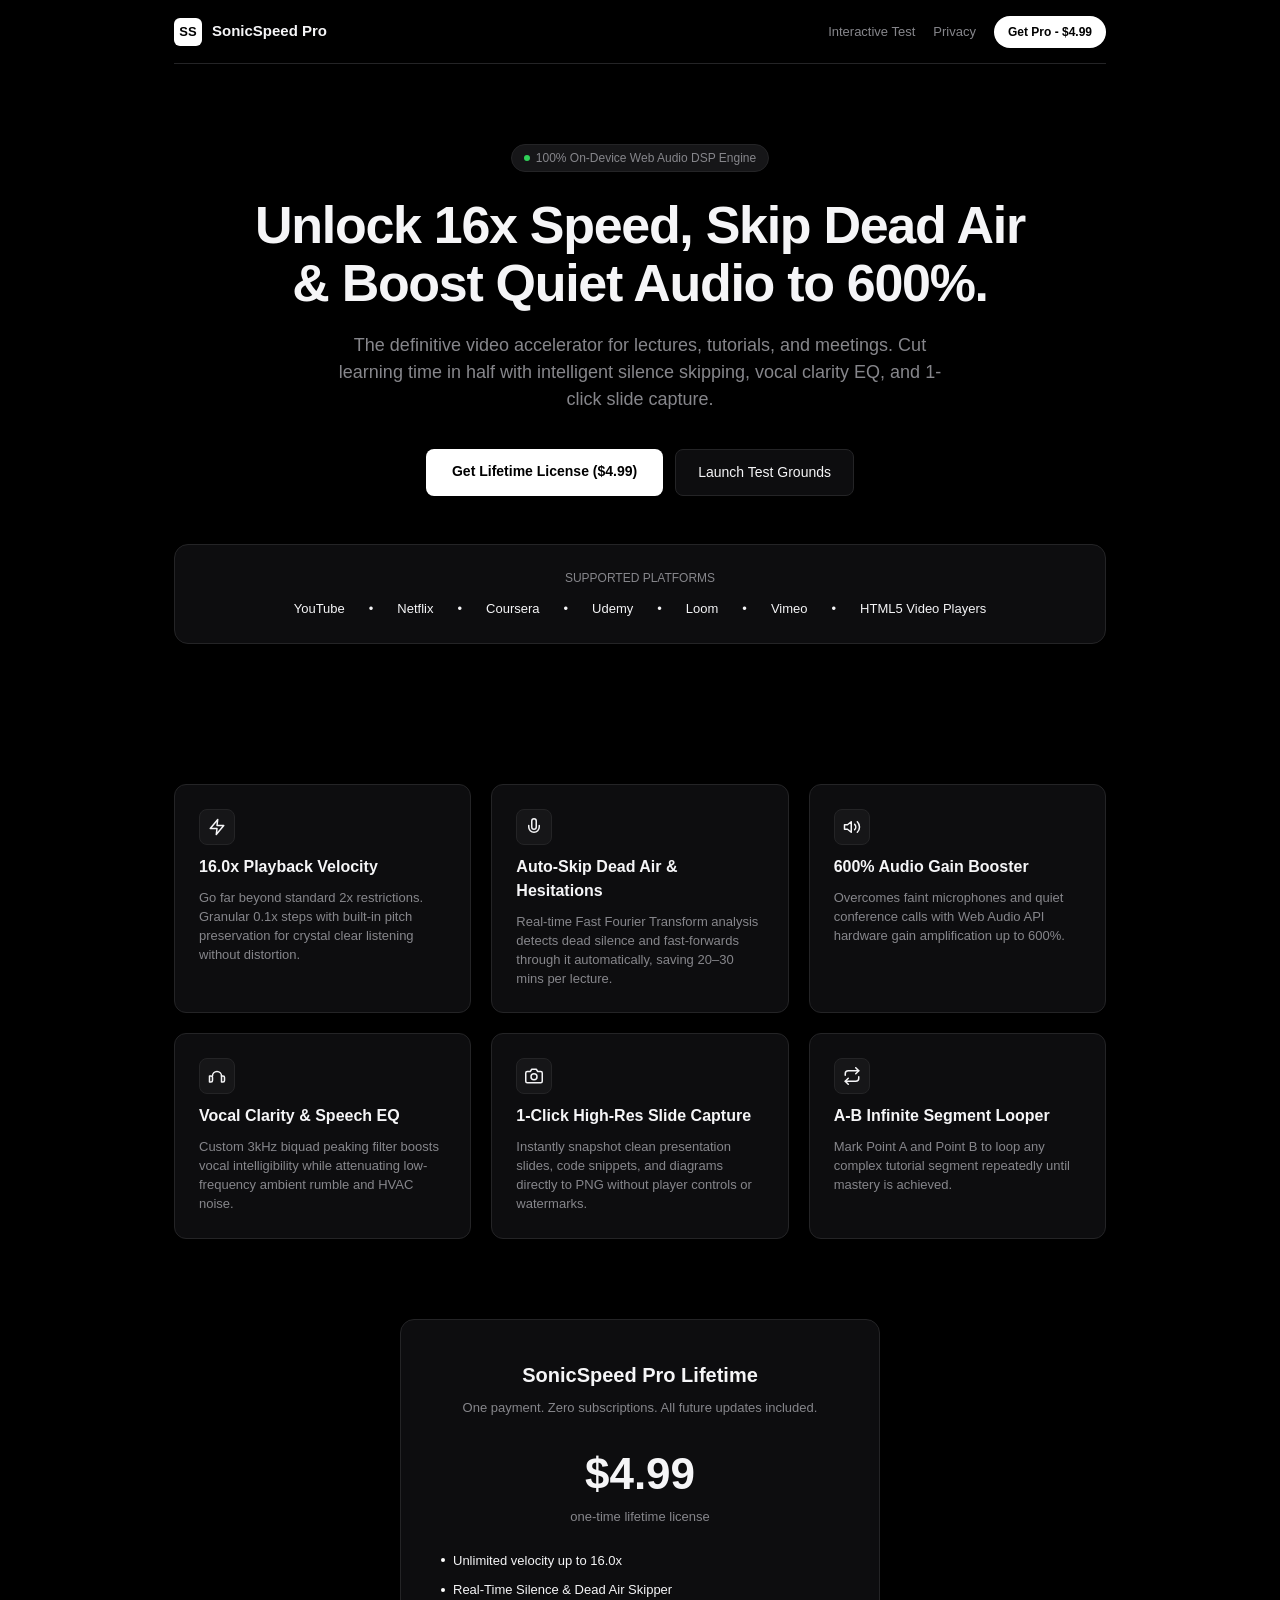
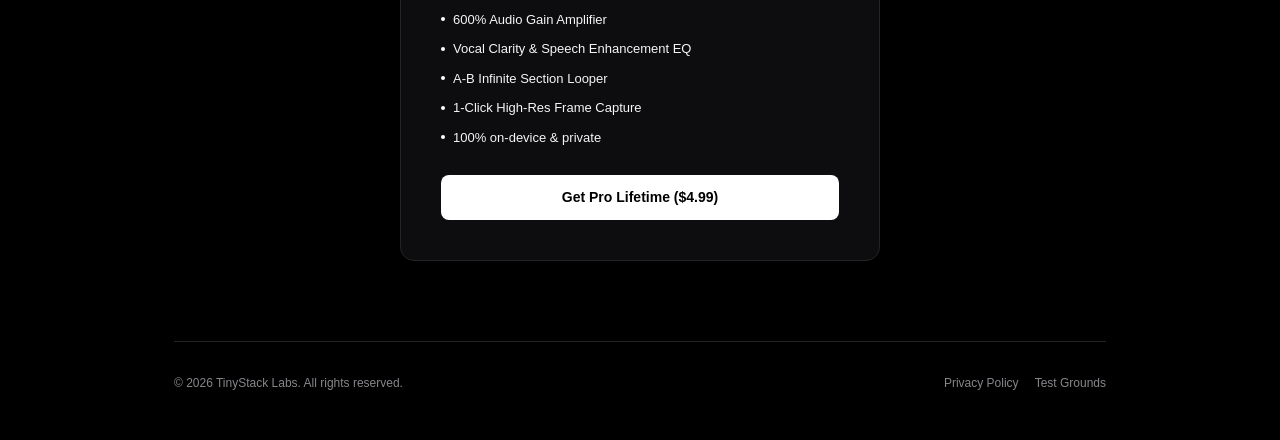
==== index.html @ 128e2513 "Initial release: SonicSpeed Pro with 16x speed, 600% booster, silence skip, vocal EQ, frame capture " ====
<!DOCTYPE html>
<html lang="en">
<head>
  <meta charset="UTF-8">
  <meta name="viewport" content="width=device-width, initial-scale=1.0">
  <title>SonicSpeed Pro - 16x Video Accelerator, Silence Skipper & 600% Audio Booster</title>
  <meta name="description" content="Accelerate any web video up to 16x, auto-skip dead-air pauses, boost quiet audio to 600%, and capture pristine lecture slides. 100% private, on-device.">
  <style>
    :root {
      --bg-primary: #000000;
      --bg-secondary: #0d0d0f;
      --bg-tertiary: #161618;
      --border-color: #242426;
      --text-primary: #f5f5f7;
      --text-secondary: #86868b;
      --font-stack: -apple-system, BlinkMacSystemFont, "SF Pro Display", "SF Pro Text", "Segoe UI", Roboto, sans-serif;
    }
    * { box-sizing: border-box; margin: 0; padding: 0; }
    body {
      background-color: var(--bg-primary);
      color: var(--text-primary);
      font-family: var(--font-stack);
      line-height: 1.5;
      -webkit-font-smoothing: antialiased;
    }
    .container {
      max-width: 980px;
      margin: 0 auto;
      padding: 0 24px;
    }
    nav {
      height: 64px;
      display: flex;
      align-items: center;
      justify-content: space-between;
      border-bottom: 1px solid var(--border-color);
    }
    .brand {
      display: flex;
      align-items: center;
      gap: 10px;
      font-weight: 600;
      font-size: 15px;
      text-decoration: none;
      color: var(--text-primary);
    }
    .brand-mark {
      width: 28px;
      height: 28px;
      background: #ffffff;
      color: #000000;
      border-radius: 6px;
      display: flex;
      align-items: center;
      justify-content: center;
      font-weight: 700;
      font-size: 13px;
    }
    .nav-links {
      display: flex;
      align-items: center;
      gap: 18px;
    }
    .nav-link {
      color: var(--text-secondary);
      text-decoration: none;
      font-size: 13px;
      transition: color 0.15s ease;
    }
    .nav-link:hover { color: var(--text-primary); }
    .nav-btn {
      background: #ffffff;
      color: #000000;
      text-decoration: none;
      font-size: 12px;
      font-weight: 600;
      padding: 7px 14px;
      border-radius: 16px;
      transition: opacity 0.15s ease;
    }
    .nav-btn:hover { opacity: 0.88; }
    
    .hero {
      text-align: center;
      padding: 80px 0 60px;
      display: flex;
      flex-direction: column;
      align-items: center;
    }
    .badge {
      background: var(--bg-tertiary);
      border: 1px solid var(--border-color);
      color: var(--text-secondary);
      font-size: 12px;
      font-weight: 500;
      padding: 4px 12px;
      border-radius: 20px;
      margin-bottom: 24px;
      display: inline-flex;
      align-items: center;
      gap: 6px;
    }
    .badge-dot {
      width: 6px;
      height: 6px;
      border-radius: 50%;
      background: #30d158;
    }
    h1 {
      font-size: 52px;
      font-weight: 700;
      letter-spacing: -0.025em;
      line-height: 1.12;
      max-width: 780px;
      margin-bottom: 20px;
    }
    .subtitle {
      font-size: 18px;
      color: var(--text-secondary);
      max-width: 620px;
      margin-bottom: 36px;
      line-height: 1.5;
    }
    .cta-row {
      display: flex;
      gap: 12px;
      margin-bottom: 48px;
    }
    .primary-cta {
      background: #ffffff;
      color: #000000;
      text-decoration: none;
      font-size: 14px;
      font-weight: 600;
      padding: 12px 26px;
      border-radius: 8px;
      transition: opacity 0.15s ease;
    }
    .primary-cta:hover { opacity: 0.9; }
    .secondary-cta {
      background: var(--bg-secondary);
      color: var(--text-primary);
      text-decoration: none;
      font-size: 14px;
      font-weight: 500;
      padding: 12px 22px;
      border-radius: 8px;
      border: 1px solid var(--border-color);
      transition: background 0.15s ease;
    }
    .secondary-cta:hover { background: var(--bg-tertiary); }

    .preview-box {
      width: 100%;
      background: var(--bg-secondary);
      border: 1px solid var(--border-color);
      border-radius: 14px;
      padding: 24px;
      box-shadow: 0 32px 64px -16px rgba(0, 0, 0, 0.8);
      margin-bottom: 80px;
    }
    .features-grid {
      display: grid;
      grid-template-columns: repeat(3, 1fr);
      gap: 20px;
      margin-bottom: 80px;
    }
    @media (max-width: 768px) {
      .features-grid { grid-template-columns: 1fr; }
      h1 { font-size: 36px; }
    }
    .feature-card {
      background: var(--bg-secondary);
      border: 1px solid var(--border-color);
      border-radius: 12px;
      padding: 24px;
      display: flex;
      flex-direction: column;
      gap: 10px;
    }
    .feature-icon {
      width: 36px;
      height: 36px;
      border-radius: 8px;
      background: var(--bg-tertiary);
      border: 1px solid var(--border-color);
      display: flex;
      align-items: center;
      justify-content: center;
      color: var(--text-primary);
    }
    .feature-title {
      font-size: 16px;
      font-weight: 600;
    }
    .feature-desc {
      font-size: 13px;
      color: var(--text-secondary);
      line-height: 1.45;
    }

    .pricing-card {
      background: var(--bg-secondary);
      border: 1px solid var(--border-color);
      border-radius: 14px;
      padding: 40px;
      text-align: center;
      max-width: 480px;
      margin: 0 auto 80px;
    }
    .pricing-title { font-size: 20px; font-weight: 700; margin-bottom: 8px; }
    .pricing-sub { font-size: 13px; color: var(--text-secondary); margin-bottom: 24px; }
    .price-value { font-size: 44px; font-weight: 700; }
    .price-term { font-size: 13px; color: var(--text-secondary); margin-bottom: 24px; }
    .perks-list {
      list-style: none;
      text-align: left;
      margin-bottom: 28px;
      display: flex;
      flex-direction: column;
      gap: 10px;
    }
    .perks-list li {
      font-size: 13px;
      color: var(--text-primary);
      display: flex;
      align-items: center;
      gap: 8px;
    }
    .perks-list li::before {
      content: "";
      width: 4px;
      height: 4px;
      border-radius: 50%;
      background: #ffffff;
      flex-shrink: 0;
    }

    footer {
      border-top: 1px solid var(--border-color);
      padding: 32px 0 48px;
      display: flex;
      justify-content: space-between;
      align-items: center;
      font-size: 12px;
      color: var(--text-secondary);
    }
    footer a { color: var(--text-secondary); text-decoration: none; }
    footer a:hover { color: var(--text-primary); }
  </style>
</head>
<body>
  <div class="container">
    <nav>
      <a href="#" class="brand">
        <div class="brand-mark">SS</div>
        <span>SonicSpeed Pro</span>
      </a>
      <div class="nav-links">
        <a href="demo-test.html" class="nav-link">Interactive Test</a>
        <a href="privacy.html" class="nav-link">Privacy</a>
        <a href="https://tinystacklabs.lemonsqueezy.com/buy/sonicspeed-pro" class="nav-btn">Get Pro - $4.99</a>
      </div>
    </nav>

    <section class="hero">
      <div class="badge">
        <div class="badge-dot"></div>
        <span>100% On-Device Web Audio DSP Engine</span>
      </div>
      <h1>Unlock 16x Speed, Skip Dead Air & Boost Quiet Audio to 600%.</h1>
      <p class="subtitle">The definitive video accelerator for lectures, tutorials, and meetings. Cut learning time in half with intelligent silence skipping, vocal clarity EQ, and 1-click slide capture.</p>
      
      <div class="cta-row">
        <a href="https://tinystacklabs.lemonsqueezy.com/buy/sonicspeed-pro" class="primary-cta">Get Lifetime License ($4.99)</a>
        <a href="demo-test.html" class="secondary-cta">Launch Test Grounds</a>
      </div>

      <div class="preview-box">
        <div style="font-size: 12px; color: var(--text-secondary); margin-bottom: 12px; font-weight: 500;">SUPPORTED PLATFORMS</div>
        <div style="display: flex; justify-content: center; gap: 24px; color: var(--text-primary); font-size: 13px; font-weight: 500; flex-wrap: wrap;">
          <span>YouTube</span>
          <span>•</span>
          <span>Netflix</span>
          <span>•</span>
          <span>Coursera</span>
          <span>•</span>
          <span>Udemy</span>
          <span>•</span>
          <span>Loom</span>
          <span>•</span>
          <span>Vimeo</span>
          <span>•</span>
          <span>HTML5 Video Players</span>
        </div>
      </div>
    </section>

    <div class="features-grid">
      <div class="feature-card">
        <div class="feature-icon">
          <svg width="18" height="18" viewBox="0 0 24 24" fill="none" stroke="currentColor" stroke-width="2" stroke-linecap="round" stroke-linejoin="round">
            <polygon points="13 2 3 14 12 14 11 22 21 10 12 10 13 2"/>
          </svg>
        </div>
        <div class="feature-title">16.0x Playback Velocity</div>
        <div class="feature-desc">Go far beyond standard 2x restrictions. Granular 0.1x steps with built-in pitch preservation for crystal clear listening without distortion.</div>
      </div>

      <div class="feature-card">
        <div class="feature-icon">
          <svg width="18" height="18" viewBox="0 0 24 24" fill="none" stroke="currentColor" stroke-width="2" stroke-linecap="round" stroke-linejoin="round">
            <path d="M12 1a3 3 0 0 0-3 3v8a3 3 0 0 0 6 0V4a3 3 0 0 0-3-3z"/>
            <path d="M19 10v2a7 7 0 0 1-14 0v-2"/>
          </svg>
        </div>
        <div class="feature-title">Auto-Skip Dead Air & Hesitations</div>
        <div class="feature-desc">Real-time Fast Fourier Transform analysis detects dead silence and fast-forwards through it automatically, saving 20–30 mins per lecture.</div>
      </div>

      <div class="feature-card">
        <div class="feature-icon">
          <svg width="18" height="18" viewBox="0 0 24 24" fill="none" stroke="currentColor" stroke-width="2" stroke-linecap="round" stroke-linejoin="round">
            <polygon points="11 5 6 9 2 9 2 15 6 15 11 19 11 5"/>
            <path d="M19.07 4.93a10 10 0 0 1 0 14.14M15.54 8.46a5 5 0 0 1 0 7.07"/>
          </svg>
        </div>
        <div class="feature-title">600% Audio Gain Booster</div>
        <div class="feature-desc">Overcomes faint microphones and quiet conference calls with Web Audio API hardware gain amplification up to 600%.</div>
      </div>

      <div class="feature-card">
        <div class="feature-icon">
          <svg width="18" height="18" viewBox="0 0 24 24" fill="none" stroke="currentColor" stroke-width="2" stroke-linecap="round" stroke-linejoin="round">
            <path d="M2 12h2a2 2 0 0 1 2 2v4a2 2 0 0 1-2 2H2v-8zM18 12h2a2 2 0 0 1 2 2v4a2 2 0 0 1-2 2h-2v-8z"/>
            <path d="M6 12a6 6 0 0 1 12 0"/>
          </svg>
        </div>
        <div class="feature-title">Vocal Clarity & Speech EQ</div>
        <div class="feature-desc">Custom 3kHz biquad peaking filter boosts vocal intelligibility while attenuating low-frequency ambient rumble and HVAC noise.</div>
      </div>

      <div class="feature-card">
        <div class="feature-icon">
          <svg width="18" height="18" viewBox="0 0 24 24" fill="none" stroke="currentColor" stroke-width="2" stroke-linecap="round" stroke-linejoin="round">
            <path d="M23 19a2 2 0 0 1-2 2H3a2 2 0 0 1-2-2V8a2 2 0 0 1 2-2h4l2-3h6l2 3h4a2 2 0 0 1 2 2z"/>
            <circle cx="12" cy="13" r="4"/>
          </svg>
        </div>
        <div class="feature-title">1-Click High-Res Slide Capture</div>
        <div class="feature-desc">Instantly snapshot clean presentation slides, code snippets, and diagrams directly to PNG without player controls or watermarks.</div>
      </div>

      <div class="feature-card">
        <div class="feature-icon">
          <svg width="18" height="18" viewBox="0 0 24 24" fill="none" stroke="currentColor" stroke-width="2" stroke-linecap="round" stroke-linejoin="round">
            <polyline points="17 1 21 5 17 9"/>
            <path d="M3 11V9a4 4 0 0 1 4-4h14"/>
            <polyline points="7 23 3 19 7 15"/>
            <path d="M21 13v2a4 4 0 0 1-4 4H3"/>
          </svg>
        </div>
        <div class="feature-title">A-B Infinite Segment Looper</div>
        <div class="feature-desc">Mark Point A and Point B to loop any complex tutorial segment repeatedly until mastery is achieved.</div>
      </div>
    </div>

    <div class="pricing-card">
      <div class="pricing-title">SonicSpeed Pro Lifetime</div>
      <div class="pricing-sub">One payment. Zero subscriptions. All future updates included.</div>
      <div class="price-value">$4.99</div>
      <div class="price-term">one-time lifetime license</div>
      <ul class="perks-list">
        <li>Unlimited velocity up to 16.0x</li>
        <li>Real-Time Silence & Dead Air Skipper</li>
        <li>600% Audio Gain Amplifier</li>
        <li>Vocal Clarity & Speech Enhancement EQ</li>
        <li>A-B Infinite Section Looper</li>
        <li>1-Click High-Res Frame Capture</li>
        <li>100% on-device & private</li>
      </ul>
      <a href="https://tinystacklabs.lemonsqueezy.com/buy/sonicspeed-pro" class="primary-cta" style="display: block; text-align: center;">Get Pro Lifetime ($4.99)</a>
    </div>

    <footer>
      <div>&copy; 2026 TinyStack Labs. All rights reserved.</div>
      <div style="display: flex; gap: 16px;">
        <a href="privacy.html">Privacy Policy</a>
        <a href="demo-test.html">Test Grounds</a>
      </div>
    </footer>
  </div>
</body>
</html>
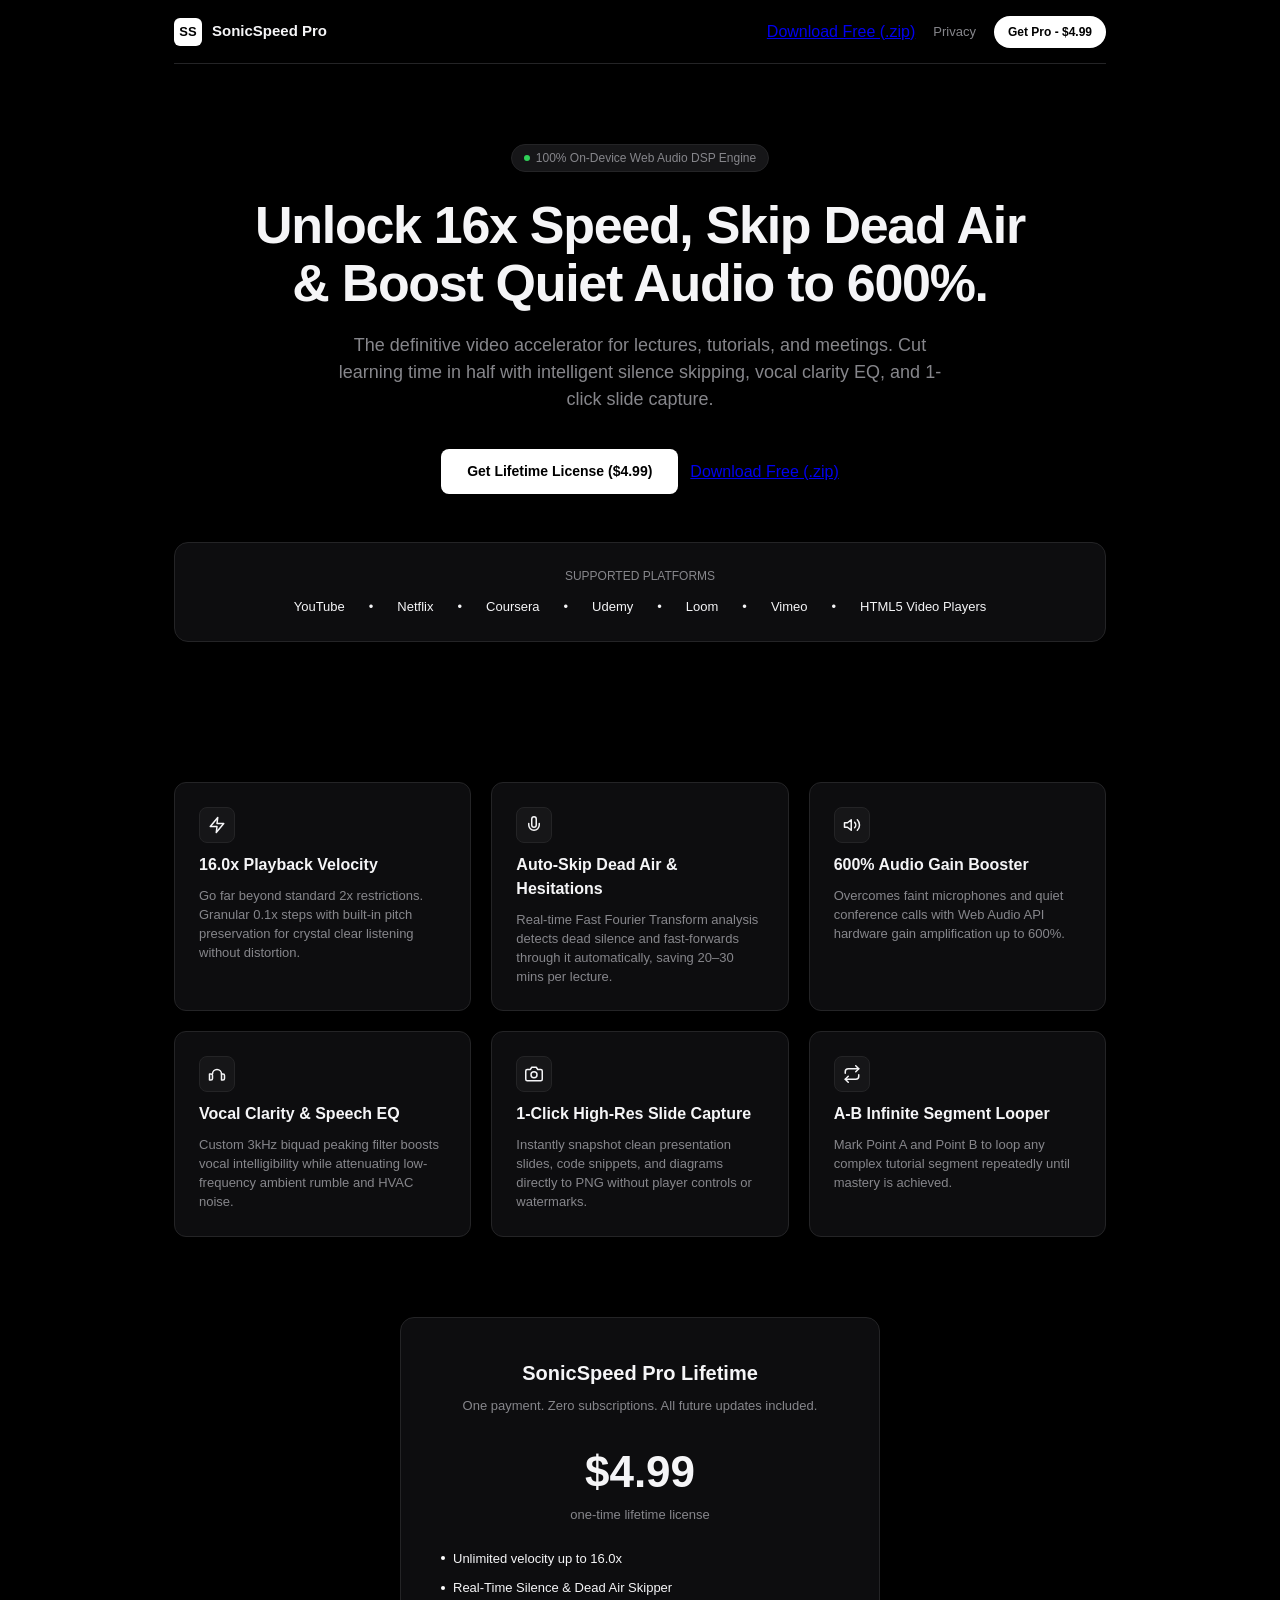
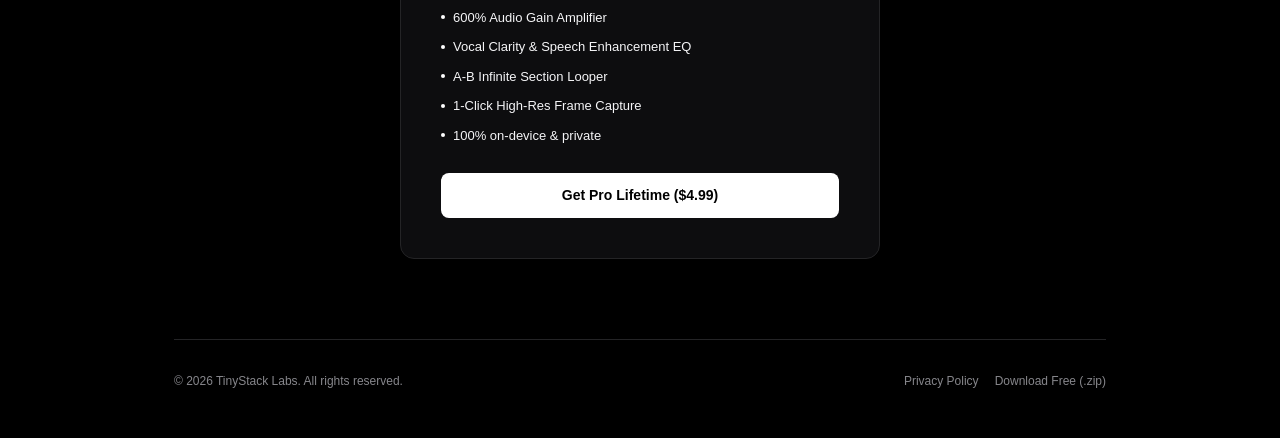
==== commit 86153b1f: "feat: wire direct free release download button" ====
--- a/index.html
+++ b/index.html
@@ -257,9 +257,9 @@
         <span>SonicSpeed Pro</span>
       </a>
       <div class="nav-links">
-        <a href="demo-test.html" class="nav-link">Interactive Test</a>
+        <a href="https://github.com/joshuajaimon7/sonicspeed-pro/releases/latest/download/05-sonicspeed-pro.zip" class="btn-secondary" style="display:inline-flex;align-items:center;gap:6px;">Download Free (.zip)</a>
         <a href="privacy.html" class="nav-link">Privacy</a>
-        <a href="https://tinystacklabs.lemonsqueezy.com/buy/sonicspeed-pro" class="nav-btn">Get Pro - $4.99</a>
+        <a href="https://micro-software-lab.lemonsqueezy.com/checkout/buy/8b252720-b345-4cb4-9a84-91086b5ecb11" class="nav-btn">Get Pro - $4.99</a>
       </div>
     </nav>
 
@@ -272,8 +272,8 @@
       <p class="subtitle">The definitive video accelerator for lectures, tutorials, and meetings. Cut learning time in half with intelligent silence skipping, vocal clarity EQ, and 1-click slide capture.</p>
       
       <div class="cta-row">
-        <a href="https://tinystacklabs.lemonsqueezy.com/buy/sonicspeed-pro" class="primary-cta">Get Lifetime License ($4.99)</a>
-        <a href="demo-test.html" class="secondary-cta">Launch Test Grounds</a>
+        <a href="https://micro-software-lab.lemonsqueezy.com/checkout/buy/8b252720-b345-4cb4-9a84-91086b5ecb11" class="primary-cta">Get Lifetime License ($4.99)</a>
+        <a href="https://github.com/joshuajaimon7/sonicspeed-pro/releases/latest/download/05-sonicspeed-pro.zip" class="btn-secondary" style="display:inline-flex;align-items:center;gap:6px;">Download Free (.zip)</a>
       </div>
 
       <div class="preview-box">
@@ -379,14 +379,14 @@
         <li>1-Click High-Res Frame Capture</li>
         <li>100% on-device & private</li>
       </ul>
-      <a href="https://tinystacklabs.lemonsqueezy.com/buy/sonicspeed-pro" class="primary-cta" style="display: block; text-align: center;">Get Pro Lifetime ($4.99)</a>
+      <a href="https://micro-software-lab.lemonsqueezy.com/checkout/buy/8b252720-b345-4cb4-9a84-91086b5ecb11" class="primary-cta" style="display: block; text-align: center;">Get Pro Lifetime ($4.99)</a>
     </div>
 
     <footer>
       <div>&copy; 2026 TinyStack Labs. All rights reserved.</div>
       <div style="display: flex; gap: 16px;">
         <a href="privacy.html">Privacy Policy</a>
-        <a href="demo-test.html">Test Grounds</a>
+        <a href="https://github.com/joshuajaimon7/sonicspeed-pro/releases/latest/download/05-sonicspeed-pro.zip" class="btn-secondary" style="display:inline-flex;align-items:center;gap:6px;">Download Free (.zip)</a>
       </div>
     </footer>
   </div>
